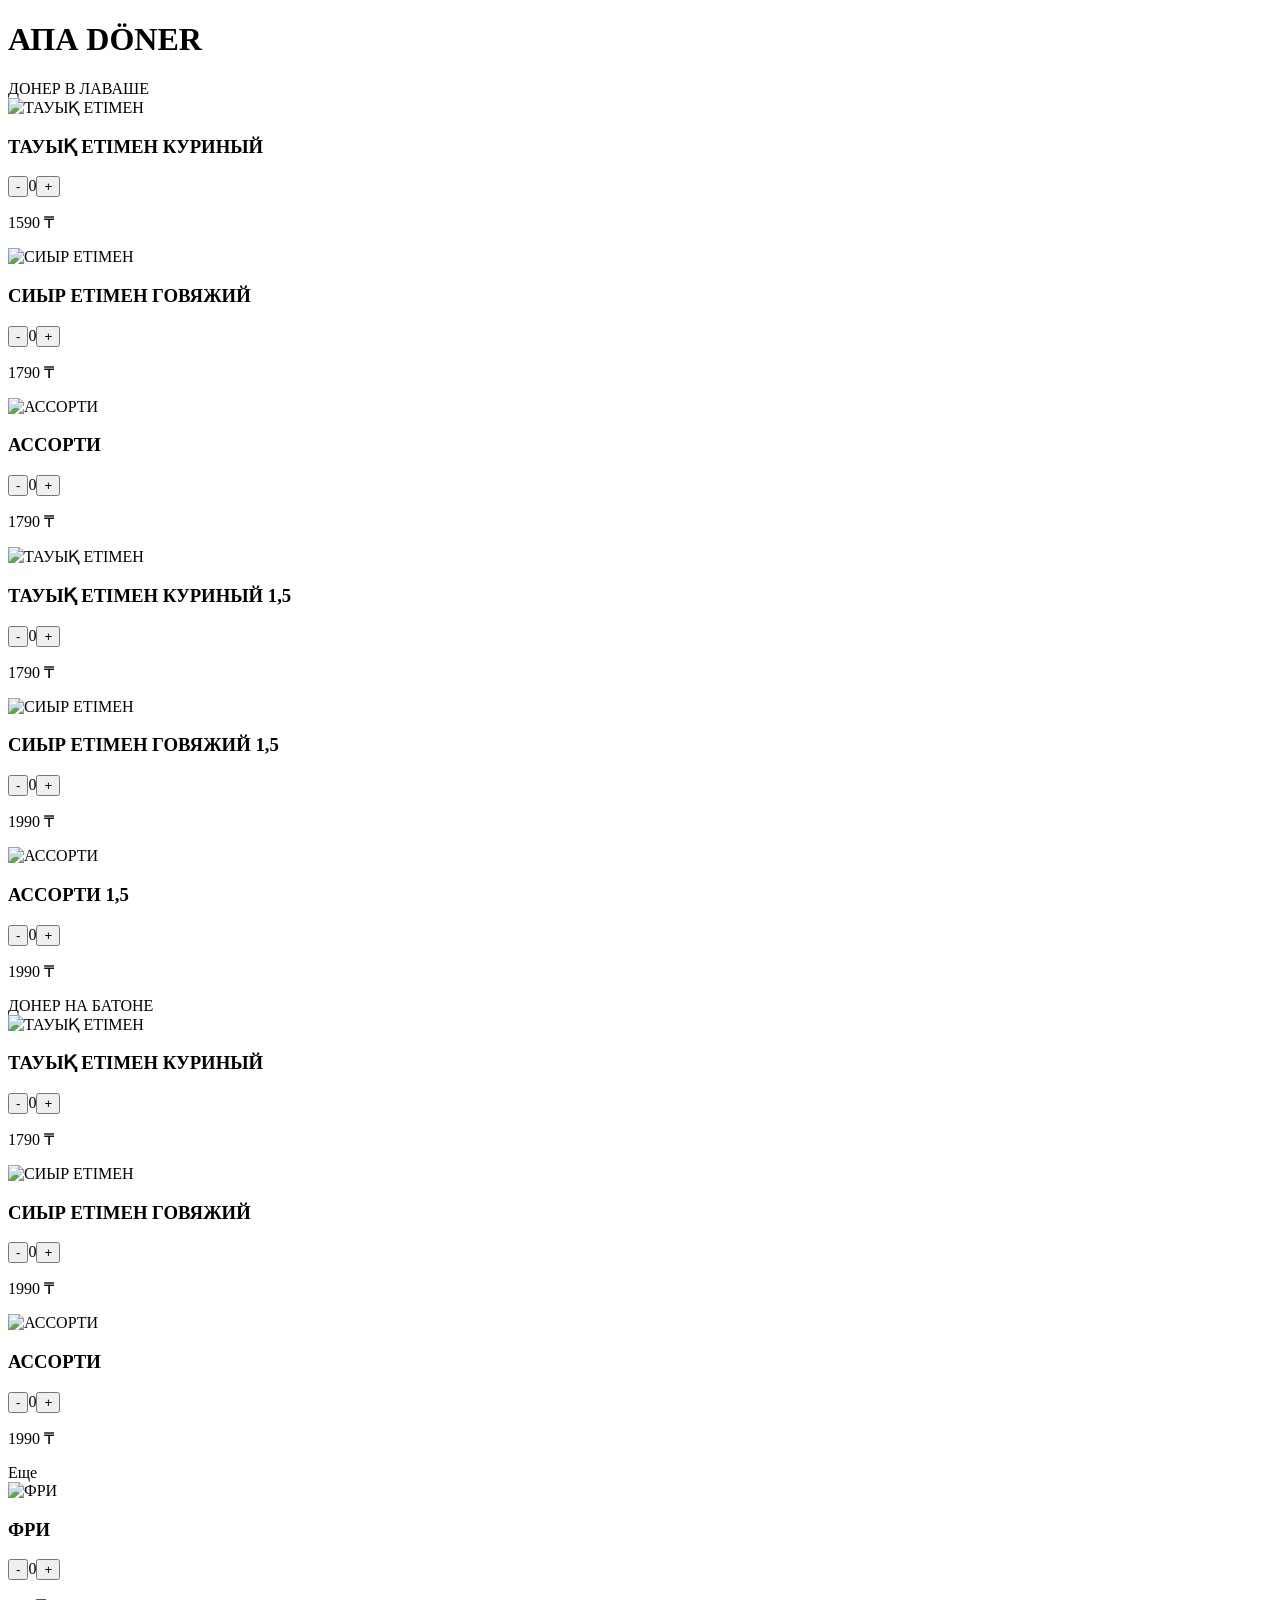
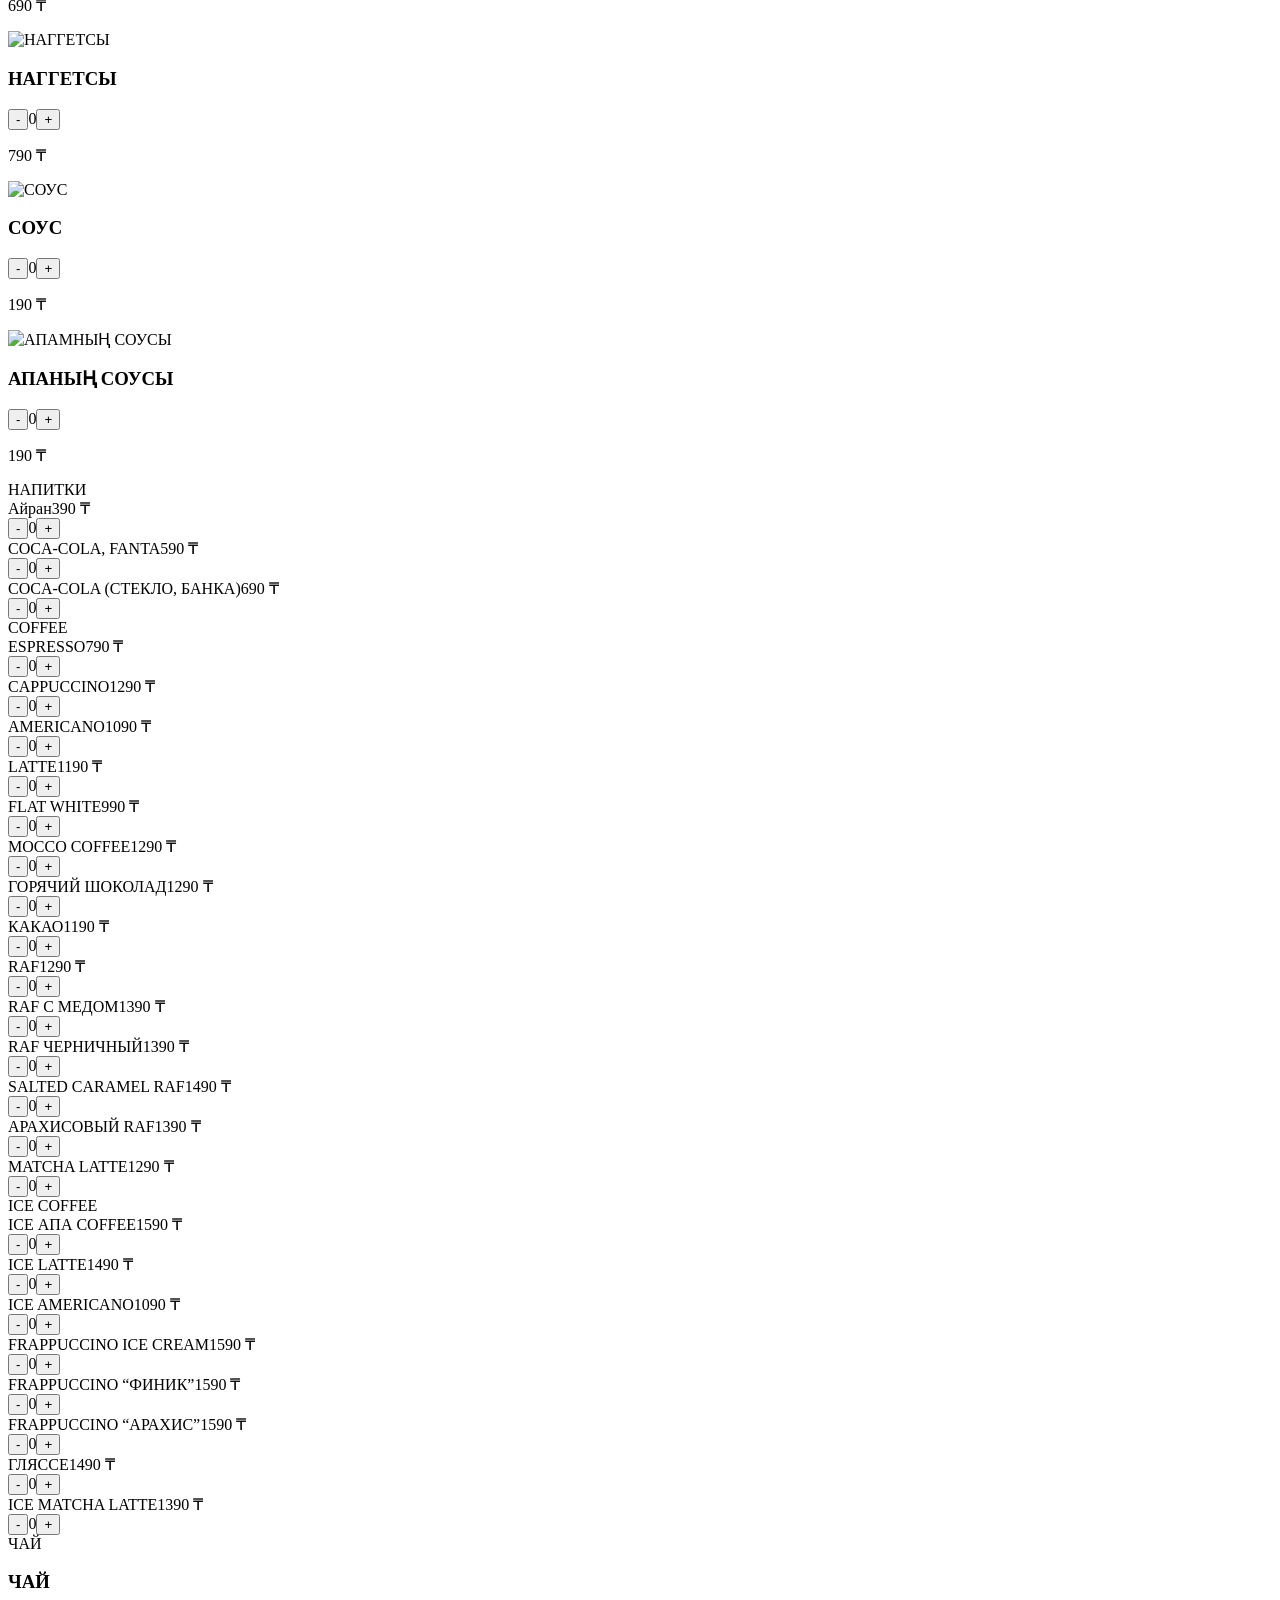
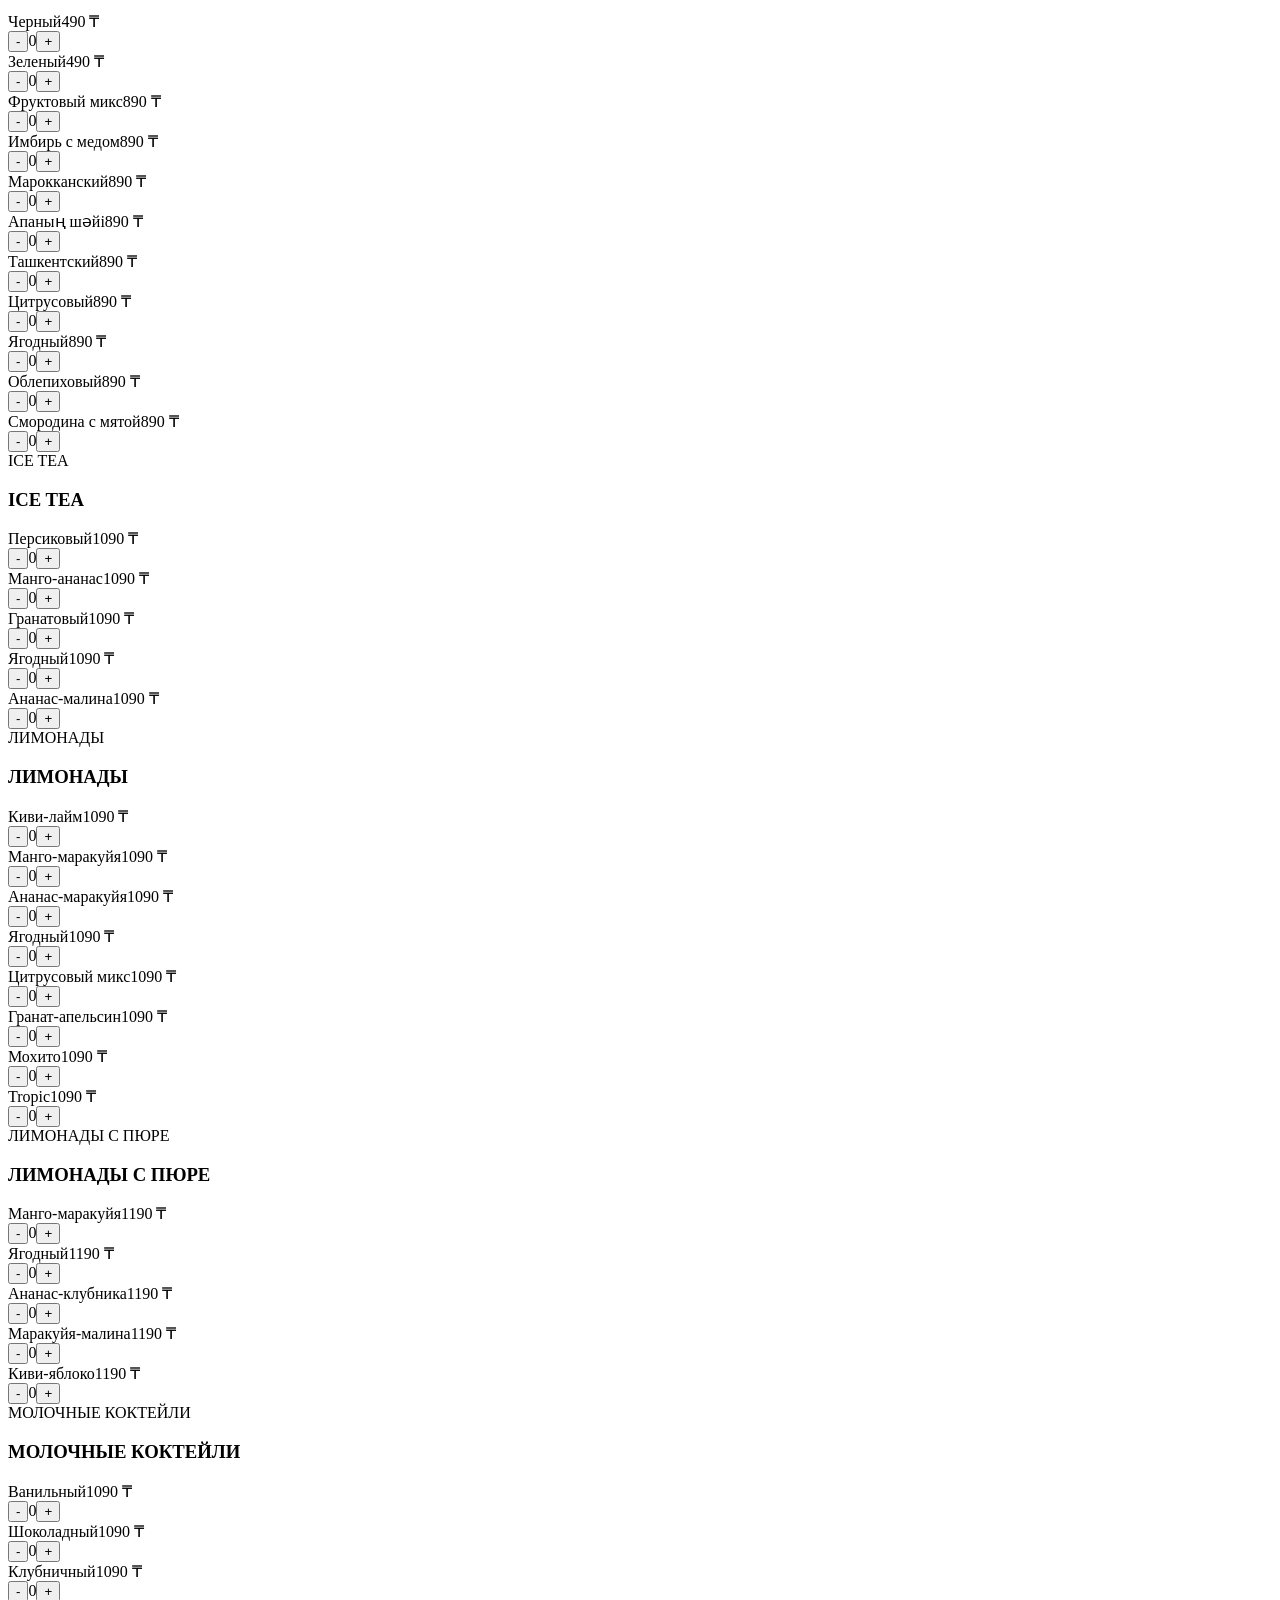
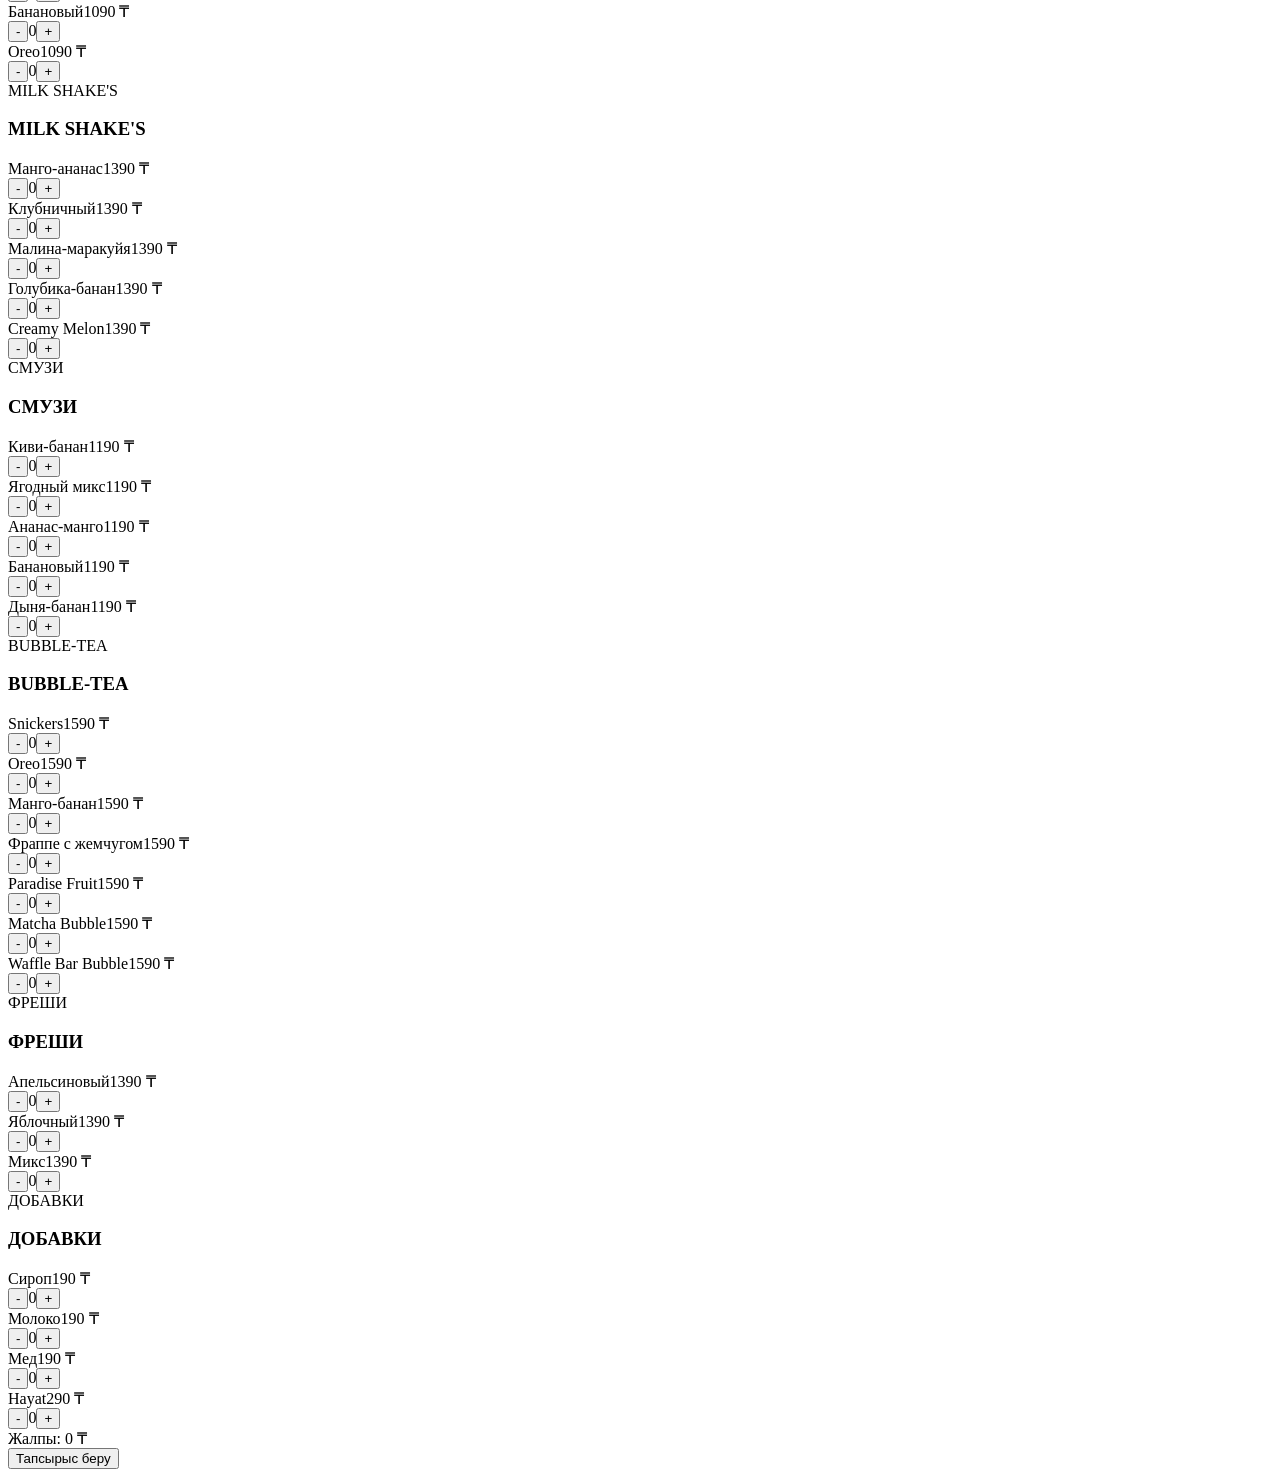
==== menu.html @ 03ae837d "Update menu.html" ====
<!DOCTYPE html>
<html lang="kk">
<head>
    <meta charset="UTF-8">
    <meta name="viewport" content="width=device-width, initial-scale=1.0">
    <title>АПА DÖNER мәзірі</title>
    <link href="https://fonts.googleapis.com/css2?family=Montserrat:wght@400;600&family=Roboto+Slab:wght@400;700&display=swap" rel="stylesheet">
    <link rel="stylesheet" href="style.css">
</head>
<body>
    <h1>АПА DÖNER</h1>

    <!-- ДОНЕР В ЛАВАШЕ -->
    <div class="section-title-wrapper"><div class="section-title">ДОНЕР В ЛАВАШЕ</div></div>
    <div class="menu">
        <div class="card" data-price="1590">
            <div class="dot-box"><img src="images/doner_lavash_kuriny.jpg" alt="ТАУЫҚ ЕТІМЕН"></div>
            <div class="card-content">
                <h3>ТАУЫҚ ЕТІМЕН КУРИНЫЙ</h3>
                <div class="quantity-controls"><button class="decrease">-</button><span class="qty">0</span><button class="increase">+</button></div>
                <p>1590 ₸</p>
            </div>
        </div>
        <div class="card" data-price="1790">
            <div class="dot-box"><img src="images/doner_lavash_govyazhyi.jpg" alt="СИЫР ЕТІМЕН"></div>
            <div class="card-content">
                <h3>СИЫР ЕТІМЕН ГОВЯЖИЙ</h3>
                <div class="quantity-controls"><button class="decrease">-</button><span class="qty">0</span><button class="increase">+</button></div>
                <p>1790 ₸</p>
            </div>
        </div>
        <div class="card" data-price="1790">
            <div class="dot-box"><img src="images/doner_lavash_assorti.jpg" alt="АССОРТИ"></div>
            <div class="card-content">
                <h3>АССОРТИ</h3>
                <div class="quantity-controls"><button class="decrease">-</button><span class="qty">0</span><button class="increase">+</button></div>
                <p>1790 ₸</p>
            </div>
        </div>
        <!-- Добавляем версии 1,5 -->
        <div class="card" data-price="1790">
            <div class="dot-box"><img src="images/doner_lavash_kuriny_poltora.jpg" alt="ТАУЫҚ ЕТІМЕН"></div>
            <div class="card-content">
                <h3>ТАУЫҚ ЕТІМЕН КУРИНЫЙ 1,5</h3>
                <div class="quantity-controls"><button class="decrease">-</button><span class="qty">0</span><button class="increase">+</button></div>
                <p>1790 ₸</p>
            </div>
        </div>
        <div class="card" data-price="1990">
            <div class="dot-box"><img src="images/doner_lavash_govyazhyi_poltora.jpg" alt="СИЫР ЕТІМЕН"></div>
            <div class="card-content">
                <h3>СИЫР ЕТІМЕН ГОВЯЖИЙ 1,5</h3>
                <div class="quantity-controls"><button class="decrease">-</button><span class="qty">0</span><button class="increase">+</button></div>
                <p>1990 ₸</p>
            </div>
        </div>
        <div class="card" data-price="1990">
            <div class="dot-box"><img src="images/doner_lavash_assorti_poltora.jpg" alt="АССОРТИ"></div>
            <div class="card-content">
                <h3>АССОРТИ 1,5</h3>
                <div class="quantity-controls"><button class="decrease">-</button><span class="qty">0</span><button class="increase">+</button></div>
                <p>1990 ₸</p>
            </div>
        </div>
    </div>

    <!-- ДОНЕР НА БАТОНЕ -->
    <div class="section-title-wrapper"><div class="section-title">ДОНЕР НА БАТОНЕ</div></div>
    <div class="menu">
        <div class="card" data-price="1790">
            <div class="dot-box"><img src="images/doner_baton_kuriny.jpg" alt="ТАУЫҚ ЕТІМЕН"></div>
            <div class="card-content">
                <h3>ТАУЫҚ ЕТІМЕН КУРИНЫЙ</h3>
                <div class="quantity-controls"><button class="decrease">-</button><span class="qty">0</span><button class="increase">+</button></div>
                <p>1790 ₸</p>
            </div>
        </div>
        <div class="card" data-price="1990">
            <div class="dot-box"><img src="images/doner_baton_govyazhyi.jpg" alt="СИЫР ЕТІМЕН"></div>
            <div class="card-content">
                <h3>СИЫР ЕТІМЕН ГОВЯЖИЙ</h3>
                <div class="quantity-controls"><button class="decrease">-</button><span class="qty">0</span><button class="increase">+</button></div>
                <p>1990 ₸</p>
            </div>
        </div>
        <div class="card" data-price="1990">
            <div class="dot-box"><img src="images/doner_baton_assorti.jpg" alt="АССОРТИ"></div>
            <div class="card-content">
                <h3>АССОРТИ</h3>
                <div class="quantity-controls"><button class="decrease">-</button><span class="qty">0</span><button class="increase">+</button></div>
                <p>1990 ₸</p>
            </div>
        </div>
    </div>

    <!-- Тағыда -->
    <div class="section-title-wrapper"><div class="section-title">Еще</div></div>
    <div class="menu">
        <div class="card" data-price="690">
            <div class="dot-box"><img src="images/doner_baton_fri.jpg" alt="ФРИ"></div>
            <div class="card-content">
                <h3>ФРИ</h3>
                <div class="quantity-controls"><button class="decrease">-</button><span class="qty">0</span><button class="increase">+</button></div>
                <p>690 ₸</p>
            </div>
        </div>
        <div class="card" data-price="790">
            <div class="dot-box"><img src="images/doner_baton_naggetsy.jpg" alt="НАГГЕТСЫ"></div>
            <div class="card-content">
                <h3>НАГГЕТСЫ</h3>
                <div class="quantity-controls"><button class="decrease">-</button><span class="qty">0</span><button class="increase">+</button></div>
                <p>790 ₸</p>
            </div>
        </div>
        <div class="card" data-price="190">
            <div class="dot-box"><img src="images/doner_baton_sous.jpg" alt="СОУС"></div>
            <div class="card-content">
                <h3>СОУС</h3>
                <div class="quantity-controls"><button class="decrease">-</button><span class="qty">0</span><button class="increase">+</button></div>
                <p>190 ₸</p>
            </div>
        </div>
        <div class="card" data-price="190">
            <div class="dot-box"><img src="images/doner_baton_apamnyn.jpg" alt="АПАМНЫҢ СОУСЫ"></div>
            <div class="card-content">
                <h3>АПАНЫҢ СОУСЫ</h3>
                <div class="quantity-controls"><button class="decrease">-</button><span class="qty">0</span><button class="increase">+</button></div>
                <p>190 ₸</p>
            </div>
        </div>
    </div>

    <!-- НАПИТКИ -->
    <div class="section-title-wrapper"><div class="section-title">НАПИТКИ</div></div>
    <div class="menu">
        <div class="card">
            <div class="card-content">
                <div class="item" data-price="390"><span>Айран</span><span>390 ₸</span><div class="quantity-controls"><button class="decrease">-</button><span class="qty">0</span><button class="increase">+</button></div></div>
                <div class="item" data-price="590"><span>COCA-COLA, FANTA</span><span>590 ₸</span><div class="quantity-controls"><button class="decrease">-</button><span class="qty">0</span><button class="increase">+</button></div></div>
                <div class="item" data-price="690"><span>COCA-COLA (СТЕКЛО, БАНКА)</span><span>690 ₸</span><div class="quantity-controls"><button class="decrease">-</button><span class="qty">0</span><button class="increase">+</button></div></div>
            </div>
        </div>
    </div>

    <!-- COFFEE -->
    <div class="section-title-wrapper"><div class="section-title">COFFEE</div></div>
    <div class="menu">
        <div class="card">
            <div class="card-content">
                <div class="item" data-price="790"><span>ESPRESSO</span><span>790 ₸</span><div class="quantity-controls"><button class="decrease">-</button><span class="qty">0</span><button class="increase">+</button></div></div>
                <div class="item" data-price="1290"><span>CAPPUCCINO</span><span>1290 ₸</span><div class="quantity-controls"><button class="decrease">-</button><span class="qty">0</span><button class="increase">+</button></div></div>
                <div class="item" data-price="1090"><span>AMERICANO</span><span>1090 ₸</span><div class="quantity-controls"><button class="decrease">-</button><span class="qty">0</span><button class="increase">+</button></div></div>
                <div class="item" data-price="1190"><span>LATTE</span><span>1190 ₸</span><div class="quantity-controls"><button class="decrease">-</button><span class="qty">0</span><button class="increase">+</button></div></div>
                <div class="item" data-price="990"><span>FLAT WHITE</span><span>990 ₸</span><div class="quantity-controls"><button class="decrease">-</button><span class="qty">0</span><button class="increase">+</button></div></div>
                <div class="item" data-price="1290"><span>MOCCO COFFEE</span><span>1290 ₸</span><div class="quantity-controls"><button class="decrease">-</button><span class="qty">0</span><button class="increase">+</button></div></div>
                <div class="item" data-price="1290"><span>ГОРЯЧИЙ ШОКОЛАД</span><span>1290 ₸</span><div class="quantity-controls"><button class="decrease">-</button><span class="qty">0</span><button class="increase">+</button></div></div>
                <div class="item" data-price="1190"><span>КАКАО</span><span>1190 ₸</span><div class="quantity-controls"><button class="decrease">-</button><span class="qty">0</span><button class="increase">+</button></div></div>
                <div class="item" data-price="1290"><span>RAF</span><span>1290 ₸</span><div class="quantity-controls"><button class="decrease">-</button><span class="qty">0</span><button class="increase">+</button></div></div>
                <div class="item" data-price="1390"><span>RAF С МЕДОМ</span><span>1390 ₸</span><div class="quantity-controls"><button class="decrease">-</button><span class="qty">0</span><button class="increase">+</button></div></div>
                <div class="item" data-price="1390"><span>RAF ЧЕРНИЧНЫЙ</span><span>1390 ₸</span><div class="quantity-controls"><button class="decrease">-</button><span class="qty">0</span><button class="increase">+</button></div></div>
                <div class="item" data-price="1490"><span>SALTED CARAMEL RAF</span><span>1490 ₸</span><div class="quantity-controls"><button class="decrease">-</button><span class="qty">0</span><button class="increase">+</button></div></div>
                <div class="item" data-price="1390"><span>АРАХИСОВЫЙ RAF</span><span>1390 ₸</span><div class="quantity-controls"><button class="decrease">-</button><span class="qty">0</span><button class="increase">+</button></div></div>
                <div class="item" data-price="1290"><span>MATCHA LATTE</span><span>1290 ₸</span><div class="quantity-controls"><button class="decrease">-</button><span class="qty">0</span><button class="increase">+</button></div></div>
            </div>
        </div>
    </div>

    <!-- ICE COFFEE -->
    <div class="section-title-wrapper"><div class="section-title">ICE COFFEE</div></div>
    <div class="menu">
        <div class="card">
            <div class="card-content">
                <div class="item" data-price="1590"><span>ICE АПА COFFEE</span><span>1590 ₸</span><div class="quantity-controls"><button class="decrease">-</button><span class="qty">0</span><button class="increase">+</button></div></div>
                <div class="item" data-price="1490"><span>ICE LATTE</span><span>1490 ₸</span><div class="quantity-controls"><button class="decrease">-</button><span class="qty">0</span><button class="increase">+</button></div></div>
                <div class="item" data-price="1090"><span>ICE AMERICANO</span><span>1090 ₸</span><div class="quantity-controls"><button class="decrease">-</button><span class="qty">0</span><button class="increase">+</button></div></div>
                <div class="item" data-price="1590"><span>FRAPPUCCINO ICE CREAM</span><span>1590 ₸</span><div class="quantity-controls"><button class="decrease">-</button><span class="qty">0</span><button class="increase">+</button></div></div>
                <div class="item" data-price="1590"><span>FRAPPUCCINO “ФИНИК”</span><span>1590 ₸</span><div class="quantity-controls"><button class="decrease">-</button><span class="qty">0</span><button class="increase">+</button></div></div>
                <div class="item" data-price="1590"><span>FRAPPUCCINO “АРАХИС”</span><span>1590 ₸</span><div class="quantity-controls"><button class="decrease">-</button><span class="qty">0</span><button class="increase">+</button></div></div>
                <div class="item" data-price="1490"><span>ГЛЯССЕ</span><span>1490 ₸</span><div class="quantity-controls"><button class="decrease">-</button><span class="qty">0</span><button class="increase">+</button></div></div>
                <div class="item" data-price="1390"><span>ICE MATCHA LATTE</span><span>1390 ₸</span><div class="quantity-controls"><button class="decrease">-</button><span class="qty">0</span><button class="increase">+</button></div></div>
            </div>
        </div>
    </div>
    <!-- ЧАЙ -->
    <div class="section-title-wrapper"><div class="section-title">ЧАЙ</div></div>
    <div class="menu">
        <div class="card">
            <div class="card-content">
                <h3>ЧАЙ</h3>
                <div class="item" data-price="490"><span>Черный</span><span>490 ₸</span><div class="quantity-controls"><button class="decrease">-</button><span class="qty">0</span><button class="increase">+</button></div></div>
                <div class="item" data-price="490"><span>Зеленый</span><span>490 ₸</span><div class="quantity-controls"><button class="decrease">-</button><span class="qty">0</span><button class="increase">+</button></div></div>
                <div class="item" data-price="890"><span>Фруктовый микс</span><span>890 ₸</span><div class="quantity-controls"><button class="decrease">-</button><span class="qty">0</span><button class="increase">+</button></div></div>
                <div class="item" data-price="890"><span>Имбирь с медом</span><span>890 ₸</span><div class="quantity-controls"><button class="decrease">-</button><span class="qty">0</span><button class="increase">+</button></div></div>
                <div class="item" data-price="890"><span>Марокканский</span><span>890 ₸</span><div class="quantity-controls"><button class="decrease">-</button><span class="qty">0</span><button class="increase">+</button></div></div>
                <div class="item" data-price="890"><span>Апаның шәйі</span><span>890 ₸</span><div class="quantity-controls"><button class="decrease">-</button><span class="qty">0</span><button class="increase">+</button></div></div>
                <div class="item" data-price="890"><span>Ташкентский</span><span>890 ₸</span><div class="quantity-controls"><button class="decrease">-</button><span class="qty">0</span><button class="increase">+</button></div></div>
                <div class="item" data-price="890"><span>Цитрусовый</span><span>890 ₸</span><div class="quantity-controls"><button class="decrease">-</button><span class="qty">0</span><button class="increase">+</button></div></div>
                <div class="item" data-price="890"><span>Ягодный</span><span>890 ₸</span><div class="quantity-controls"><button class="decrease">-</button><span class="qty">0</span><button class="increase">+</button></div></div>
                <div class="item" data-price="890"><span>Облепиховый</span><span>890 ₸</span><div class="quantity-controls"><button class="decrease">-</button><span class="qty">0</span><button class="increase">+</button></div></div>
                <div class="item" data-price="890"><span>Смородина с мятой</span><span>890 ₸</span><div class="quantity-controls"><button class="decrease">-</button><span class="qty">0</span><button class="increase">+</button></div></div>
            </div>
        </div>
    </div>

    <!-- ICE TEA (Холодный чай) -->
    <div class="section-title-wrapper"><div class="section-title">ICE TEA</div></div>
    <div class="menu">
        <div class="card">
            <div class="card-content">
                <h3>ICE TEA</h3>
                <div class="item" data-price="1090"><span>Персиковый</span><span>1090 ₸</span><div class="quantity-controls"><button class="decrease">-</button><span class="qty">0</span><button class="increase">+</button></div></div>
                <div class="item" data-price="1090"><span>Манго-ананас</span><span>1090 ₸</span><div class="quantity-controls"><button class="decrease">-</button><span class="qty">0</span><button class="increase">+</button></div></div>
                <div class="item" data-price="1090"><span>Гранатовый</span><span>1090 ₸</span><div class="quantity-controls"><button class="decrease">-</button><span class="qty">0</span><button class="increase">+</button></div></div>
                <div class="item" data-price="1090"><span>Ягодный</span><span>1090 ₸</span><div class="quantity-controls"><button class="decrease">-</button><span class="qty">0</span><button class="increase">+</button></div></div>
                <div class="item" data-price="1090"><span>Ананас-малина</span><span>1090 ₸</span><div class="quantity-controls"><button class="decrease">-</button><span class="qty">0</span><button class="increase">+</button></div></div>
            </div>
        </div>
    </div>

    <!-- ЛИМОНАДЫ -->
    <div class="section-title-wrapper"><div class="section-title">ЛИМОНАДЫ</div></div>
    <div class="menu">
        <div class="card">
            <div class="card-content">
                <h3>ЛИМОНАДЫ</h3>
                <div class="item" data-price="1090"><span>Киви-лайм</span><span>1090 ₸</span><div class="quantity-controls"><button class="decrease">-</button><span class="qty">0</span><button class="increase">+</button></div></div>
                <div class="item" data-price="1090"><span>Манго-маракуйя</span><span>1090 ₸</span><div class="quantity-controls"><button class="decrease">-</button><span class="qty">0</span><button class="increase">+</button></div></div>
                <div class="item" data-price="1090"><span>Ананас-маракуйя</span><span>1090 ₸</span><div class="quantity-controls"><button class="decrease">-</button><span class="qty">0</span><button class="increase">+</button></div></div>
                <div class="item" data-price="1090"><span>Ягодный</span><span>1090 ₸</span><div class="quantity-controls"><button class="decrease">-</button><span class="qty">0</span><button class="increase">+</button></div></div>
                <div class="item" data-price="1090"><span>Цитрусовый микс</span><span>1090 ₸</span><div class="quantity-controls"><button class="decrease">-</button><span class="qty">0</span><button class="increase">+</button></div></div>
                <div class="item" data-price="1090"><span>Гранат-апельсин</span><span>1090 ₸</span><div class="quantity-controls"><button class="decrease">-</button><span class="qty">0</span><button class="increase">+</button></div></div>
                <div class="item" data-price="1090"><span>Мохито</span><span>1090 ₸</span><div class="quantity-controls"><button class="decrease">-</button><span class="qty">0</span><button class="increase">+</button></div></div>
                <div class="item" data-price="1090"><span>Tropic</span><span>1090 ₸</span><div class="quantity-controls"><button class="decrease">-</button><span class="qty">0</span><button class="increase">+</button></div></div>
            </div>
        </div>
    </div>

    <!-- ЛИМОНАДЫ С ПЮРЕ -->
    <div class="section-title-wrapper"><div class="section-title">ЛИМОНАДЫ С ПЮРЕ</div></div>
    <div class="menu">
        <div class="card">
            <div class="card-content">
                <h3>ЛИМОНАДЫ С ПЮРЕ</h3>
                <div class="item" data-price="1190"><span>Манго-маракуйя</span><span>1190 ₸</span><div class="quantity-controls"><button class="decrease">-</button><span class="qty">0</span><button class="increase">+</button></div></div>
                <div class="item" data-price="1190"><span>Ягодный</span><span>1190 ₸</span><div class="quantity-controls"><button class="decrease">-</button><span class="qty">0</span><button class="increase">+</button></div></div>
                <div class="item" data-price="1190"><span>Ананас-клубника</span><span>1190 ₸</span><div class="quantity-controls"><button class="decrease">-</button><span class="qty">0</span><button class="increase">+</button></div></div>
                <div class="item" data-price="1190"><span>Маракуйя-малина</span><span>1190 ₸</span><div class="quantity-controls"><button class="decrease">-</button><span class="qty">0</span><button class="increase">+</button></div></div>
                <div class="item" data-price="1190"><span>Киви-яблоко</span><span>1190 ₸</span><div class="quantity-controls"><button class="decrease">-</button><span class="qty">0</span><button class="increase">+</button></div></div>
            </div>
        </div>
    </div>
    <!-- МОЛОЧНЫЕ КОКТЕЙЛИ -->
    <div class="section-title-wrapper"><div class="section-title">МОЛОЧНЫЕ КОКТЕЙЛИ</div></div>
    <div class="menu">
        <div class="card">
            <div class="card-content">
                <h3>МОЛОЧНЫЕ КОКТЕЙЛИ</h3>
                <div class="item" data-price="1090"><span>Ванильный</span><span>1090 ₸</span><div class="quantity-controls"><button class="decrease">-</button><span class="qty">0</span><button class="increase">+</button></div></div>
                <div class="item" data-price="1090"><span>Шоколадный</span><span>1090 ₸</span><div class="quantity-controls"><button class="decrease">-</button><span class="qty">0</span><button class="increase">+</button></div></div>
                <div class="item" data-price="1090"><span>Клубничный</span><span>1090 ₸</span><div class="quantity-controls"><button class="decrease">-</button><span class="qty">0</span><button class="increase">+</button></div></div>
                <div class="item" data-price="1090"><span>Банановый</span><span>1090 ₸</span><div class="quantity-controls"><button class="decrease">-</button><span class="qty">0</span><button class="increase">+</button></div></div>
                <div class="item" data-price="1090"><span>Oreo</span><span>1090 ₸</span><div class="quantity-controls"><button class="decrease">-</button><span class="qty">0</span><button class="increase">+</button></div></div>
            </div>
        </div>
    </div>

    <!-- MILK SHAKE'S -->
    <div class="section-title-wrapper"><div class="section-title">MILK SHAKE'S</div></div>
    <div class="menu">
        <div class="card">
            <div class="card-content">
                <h3>MILK SHAKE'S</h3>
                <div class="item" data-price="1390"><span>Манго-ананас</span><span>1390 ₸</span><div class="quantity-controls"><button class="decrease">-</button><span class="qty">0</span><button class="increase">+</button></div></div>
                <div class="item" data-price="1390"><span>Клубничный</span><span>1390 ₸</span><div class="quantity-controls"><button class="decrease">-</button><span class="qty">0</span><button class="increase">+</button></div></div>
                <div class="item" data-price="1390"><span>Малина-маракуйя</span><span>1390 ₸</span><div class="quantity-controls"><button class="decrease">-</button><span class="qty">0</span><button class="increase">+</button></div></div>
                <div class="item" data-price="1390"><span>Голубика-банан</span><span>1390 ₸</span><div class="quantity-controls"><button class="decrease">-</button><span class="qty">0</span><button class="increase">+</button></div></div>
                <div class="item" data-price="1390"><span>Creamy Melon</span><span>1390 ₸</span><div class="quantity-controls"><button class="decrease">-</button><span class="qty">0</span><button class="increase">+</button></div></div>
            </div>
        </div>
    </div>

    <!-- СМУЗИ -->
    <div class="section-title-wrapper"><div class="section-title">СМУЗИ</div></div>
    <div class="menu">
        <div class="card">
            <div class="card-content">
                <h3>СМУЗИ</h3>
                <div class="item" data-price="1190"><span>Киви-банан</span><span>1190 ₸</span><div class="quantity-controls"><button class="decrease">-</button><span class="qty">0</span><button class="increase">+</button></div></div>
                <div class="item" data-price="1190"><span>Ягодный микс</span><span>1190 ₸</span><div class="quantity-controls"><button class="decrease">-</button><span class="qty">0</span><button class="increase">+</button></div></div>
                <div class="item" data-price="1190"><span>Ананас-манго</span><span>1190 ₸</span><div class="quantity-controls"><button class="decrease">-</button><span class="qty">0</span><button class="increase">+</button></div></div>
                <div class="item" data-price="1190"><span>Банановый</span><span>1190 ₸</span><div class="quantity-controls"><button class="decrease">-</button><span class="qty">0</span><button class="increase">+</button></div></div>
                <div class="item" data-price="1190"><span>Дыня-банан</span><span>1190 ₸</span><div class="quantity-controls"><button class="decrease">-</button><span class="qty">0</span><button class="increase">+</button></div></div>
            </div>
        </div>
    </div>

    <!-- BUBBLE-TEA -->
    <div class="section-title-wrapper"><div class="section-title">BUBBLE-TEA</div></div>
    <div class="menu">
        <div class="card">
            <div class="card-content">
                <h3>BUBBLE-TEA</h3>
                <div class="item" data-price="1590"><span>Snickers</span><span>1590 ₸</span><div class="quantity-controls"><button class="decrease">-</button><span class="qty">0</span><button class="increase">+</button></div></div>
                <div class="item" data-price="1590"><span>Oreo</span><span>1590 ₸</span><div class="quantity-controls"><button class="decrease">-</button><span class="qty">0</span><button class="increase">+</button></div></div>
                <div class="item" data-price="1590"><span>Манго-банан</span><span>1590 ₸</span><div class="quantity-controls"><button class="decrease">-</button><span class="qty">0</span><button class="increase">+</button></div></div>
                <div class="item" data-price="1590"><span>Фраппе с жемчугом</span><span>1590 ₸</span><div class="quantity-controls"><button class="decrease">-</button><span class="qty">0</span><button class="increase">+</button></div></div>
                <div class="item" data-price="1590"><span>Paradise Fruit</span><span>1590 ₸</span><div class="quantity-controls"><button class="decrease">-</button><span class="qty">0</span><button class="increase">+</button></div></div>
                <div class="item" data-price="1590"><span>Matcha Bubble</span><span>1590 ₸</span><div class="quantity-controls"><button class="decrease">-</button><span class="qty">0</span><button class="increase">+</button></div></div>
                <div class="item" data-price="1590"><span>Waffle Bar Bubble</span><span>1590 ₸</span><div class="quantity-controls"><button class="decrease">-</button><span class="qty">0</span><button class="increase">+</button></div></div>
            </div>
        </div>
    </div>

    <!-- ФРЕШИ -->
    <div class="section-title-wrapper"><div class="section-title">ФРЕШИ</div></div>
    <div class="menu">
        <div class="card">
            <div class="card-content">
                <h3>ФРЕШИ</h3>
                <div class="item" data-price="1390"><span>Апельсиновый</span><span>1390 ₸</span><div class="quantity-controls"><button class="decrease">-</button><span class="qty">0</span><button class="increase">+</button></div></div>
                <div class="item" data-price="1390"><span>Яблочный</span><span>1390 ₸</span><div class="quantity-controls"><button class="decrease">-</button><span class="qty">0</span><button class="increase">+</button></div></div>
                <div class="item" data-price="1390"><span>Микс</span><span>1390 ₸</span><div class="quantity-controls"><button class="decrease">-</button><span class="qty">0</span><button class="increase">+</button></div></div>
            </div>
        </div>
    </div>

    <!-- ДОБАВКИ -->
    <div class="section-title-wrapper"><div class="section-title">ДОБАВКИ</div></div>
    <div class="menu">
        <div class="card">
            <div class="card-content">
                <h3>ДОБАВКИ</h3>
                <div class="item" data-price="190"><span>Сироп</span><span>190 ₸</span><div class="quantity-controls"><button class="decrease">-</button><span class="qty">0</span><button class="increase">+</button></div></div>
                <div class="item" data-price="190"><span>Молоко</span><span>190 ₸</span><div class="quantity-controls"><button class="decrease">-</button><span class="qty">0</span><button class="increase">+</button></div></div>
                <div class="item" data-price="190"><span>Мед</span><span>190 ₸</span><div class="quantity-controls"><button class="decrease">-</button><span class="qty">0</span><button class="increase">+</button></div></div>
                <div class="item" data-price="290"><span>Hayat</span><span>290 ₸</span><div class="quantity-controls"><button class="decrease">-</button><span class="qty">0</span><button class="increase">+</button></div></div>
            </div>
        </div>
    </div>

    <div class="total-sum">Жалпы: 0 ₸</div>
    <button id="orderAllBtn" class="order-all">Тапсырыс беру</button>
    <script src="script.js"></script>
</body>
</html>
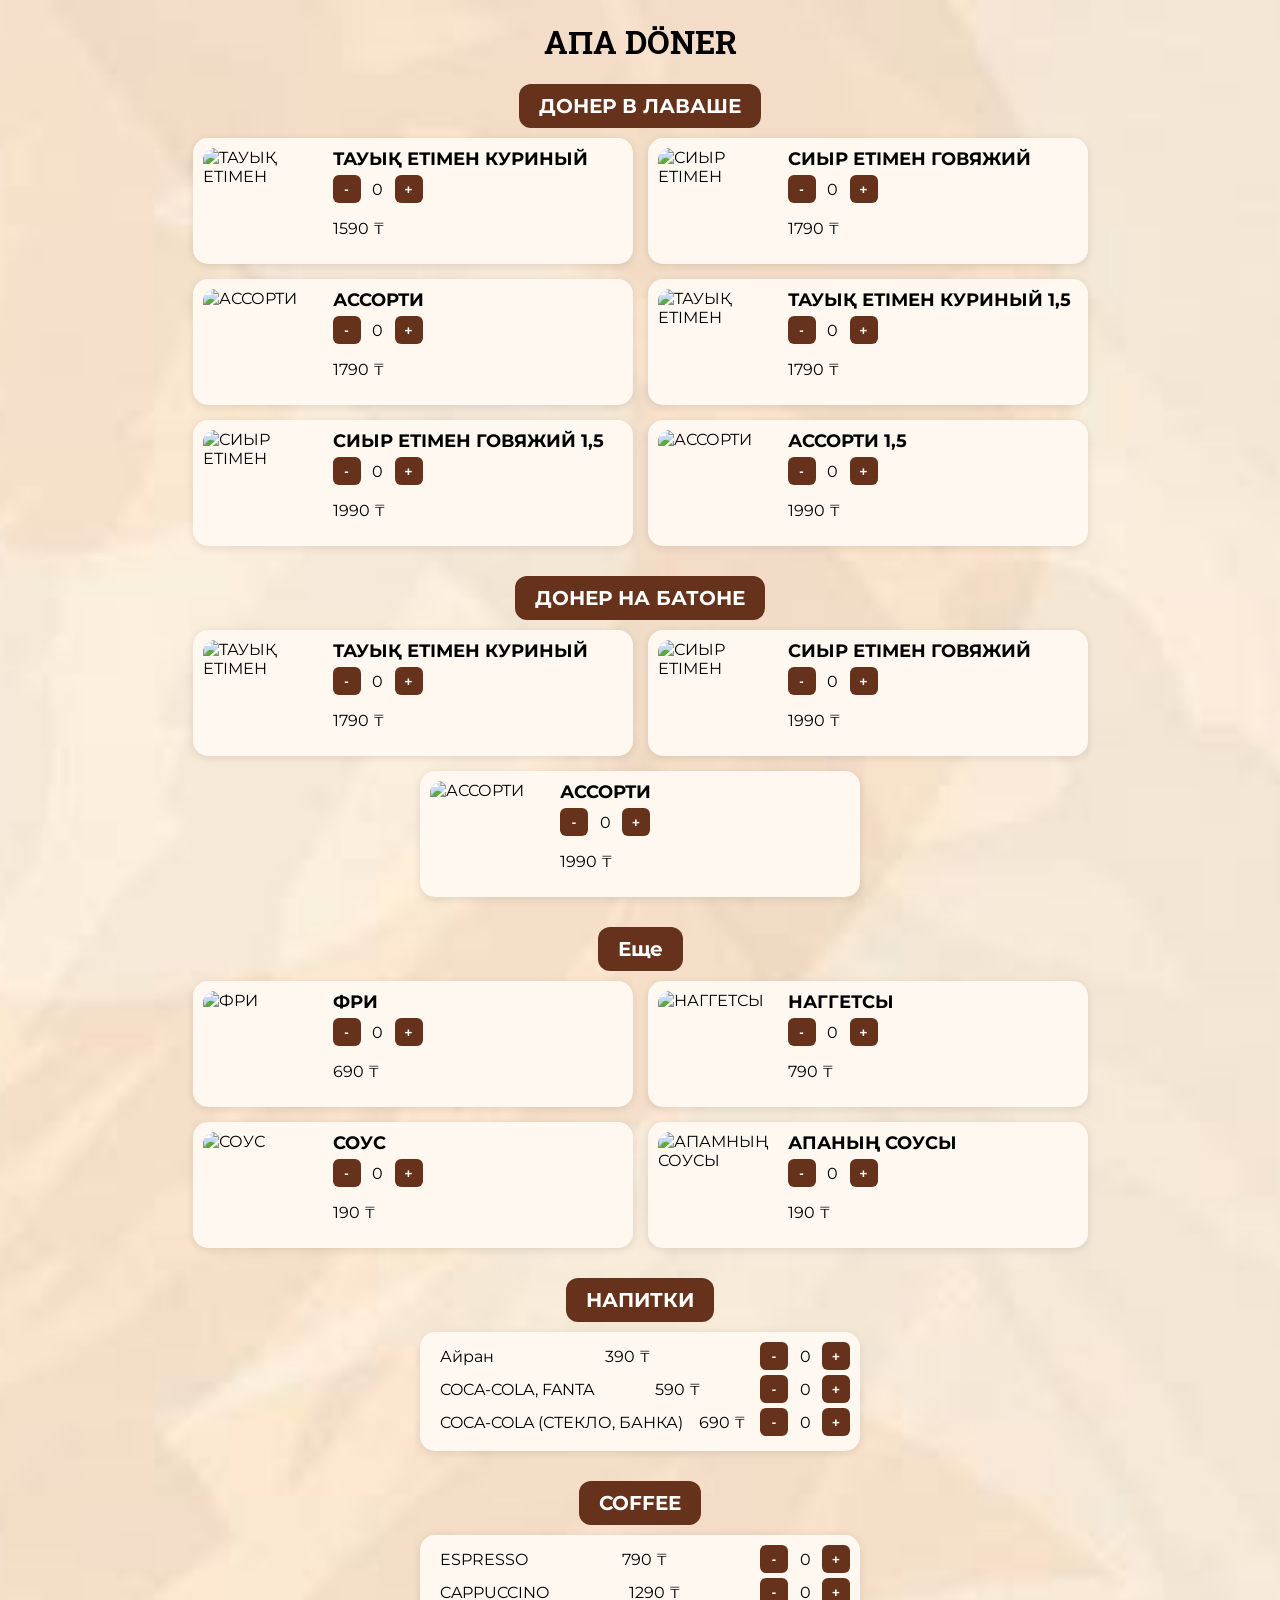
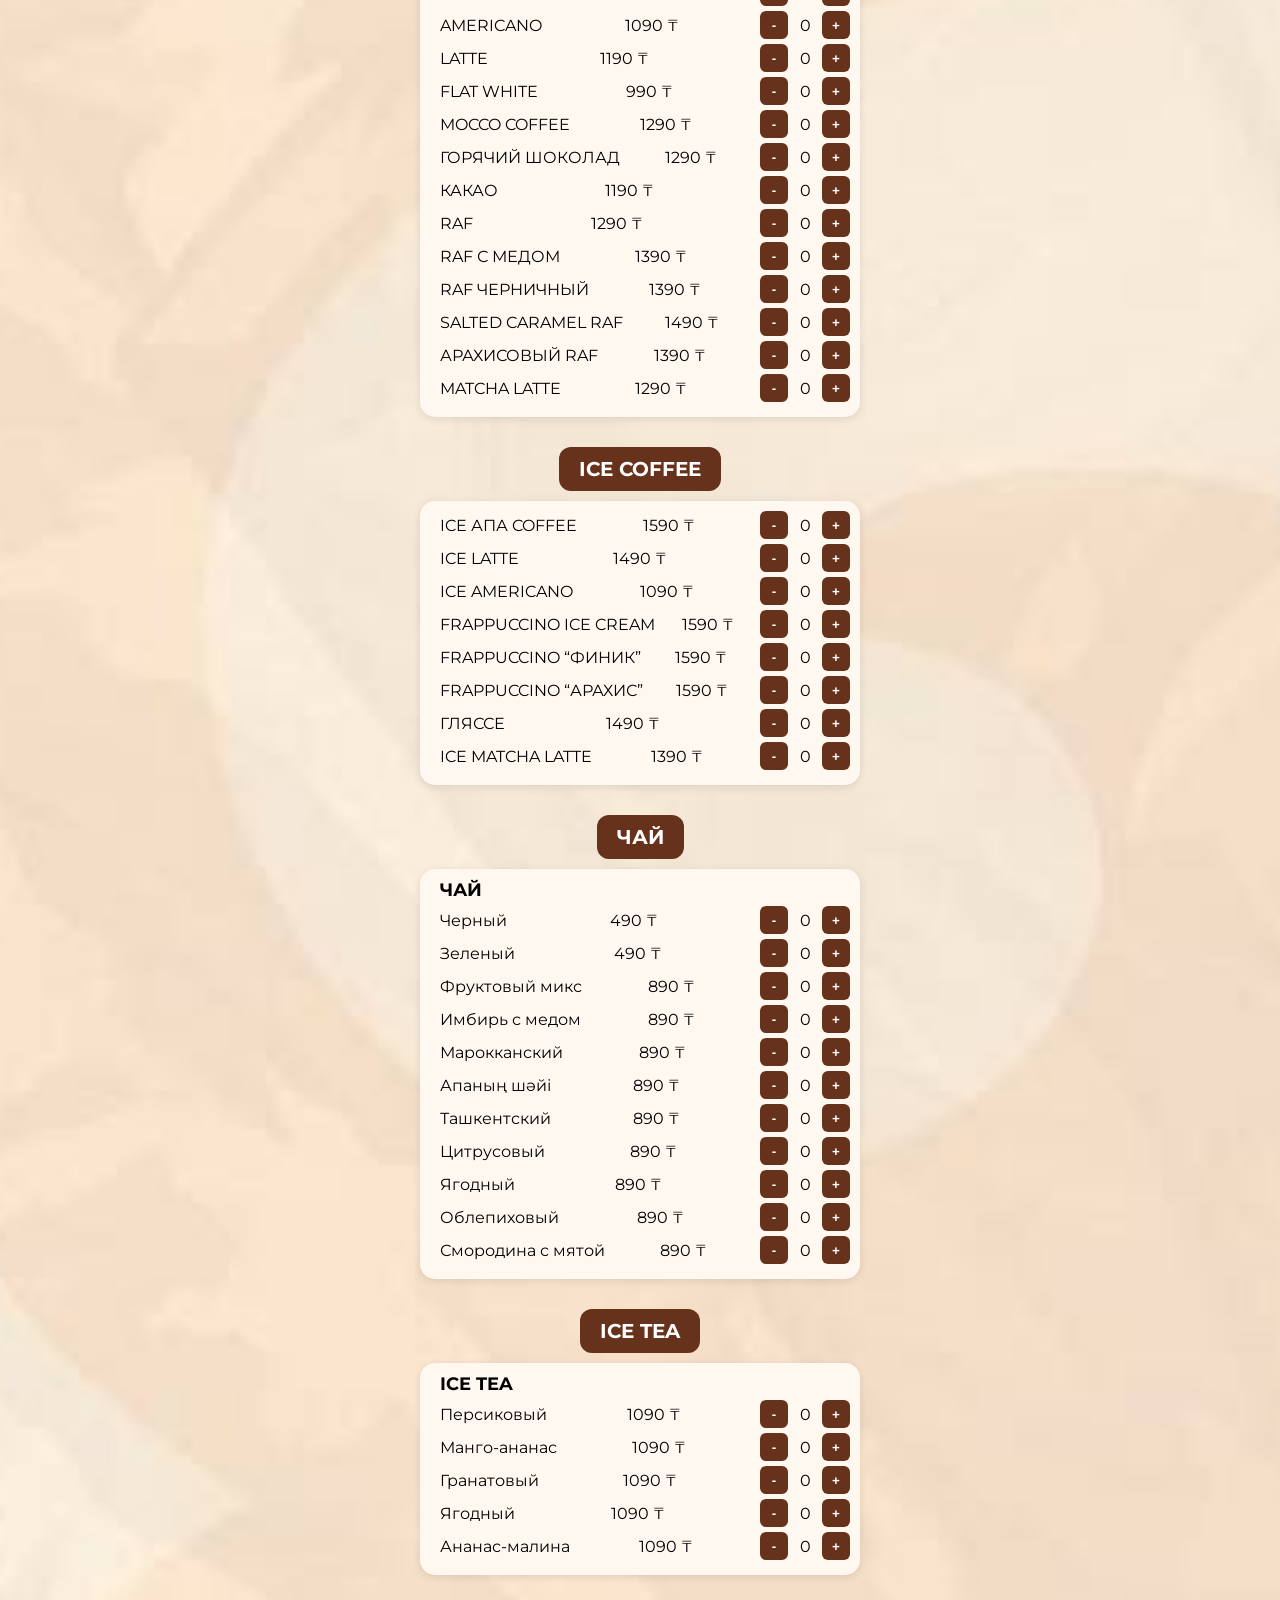
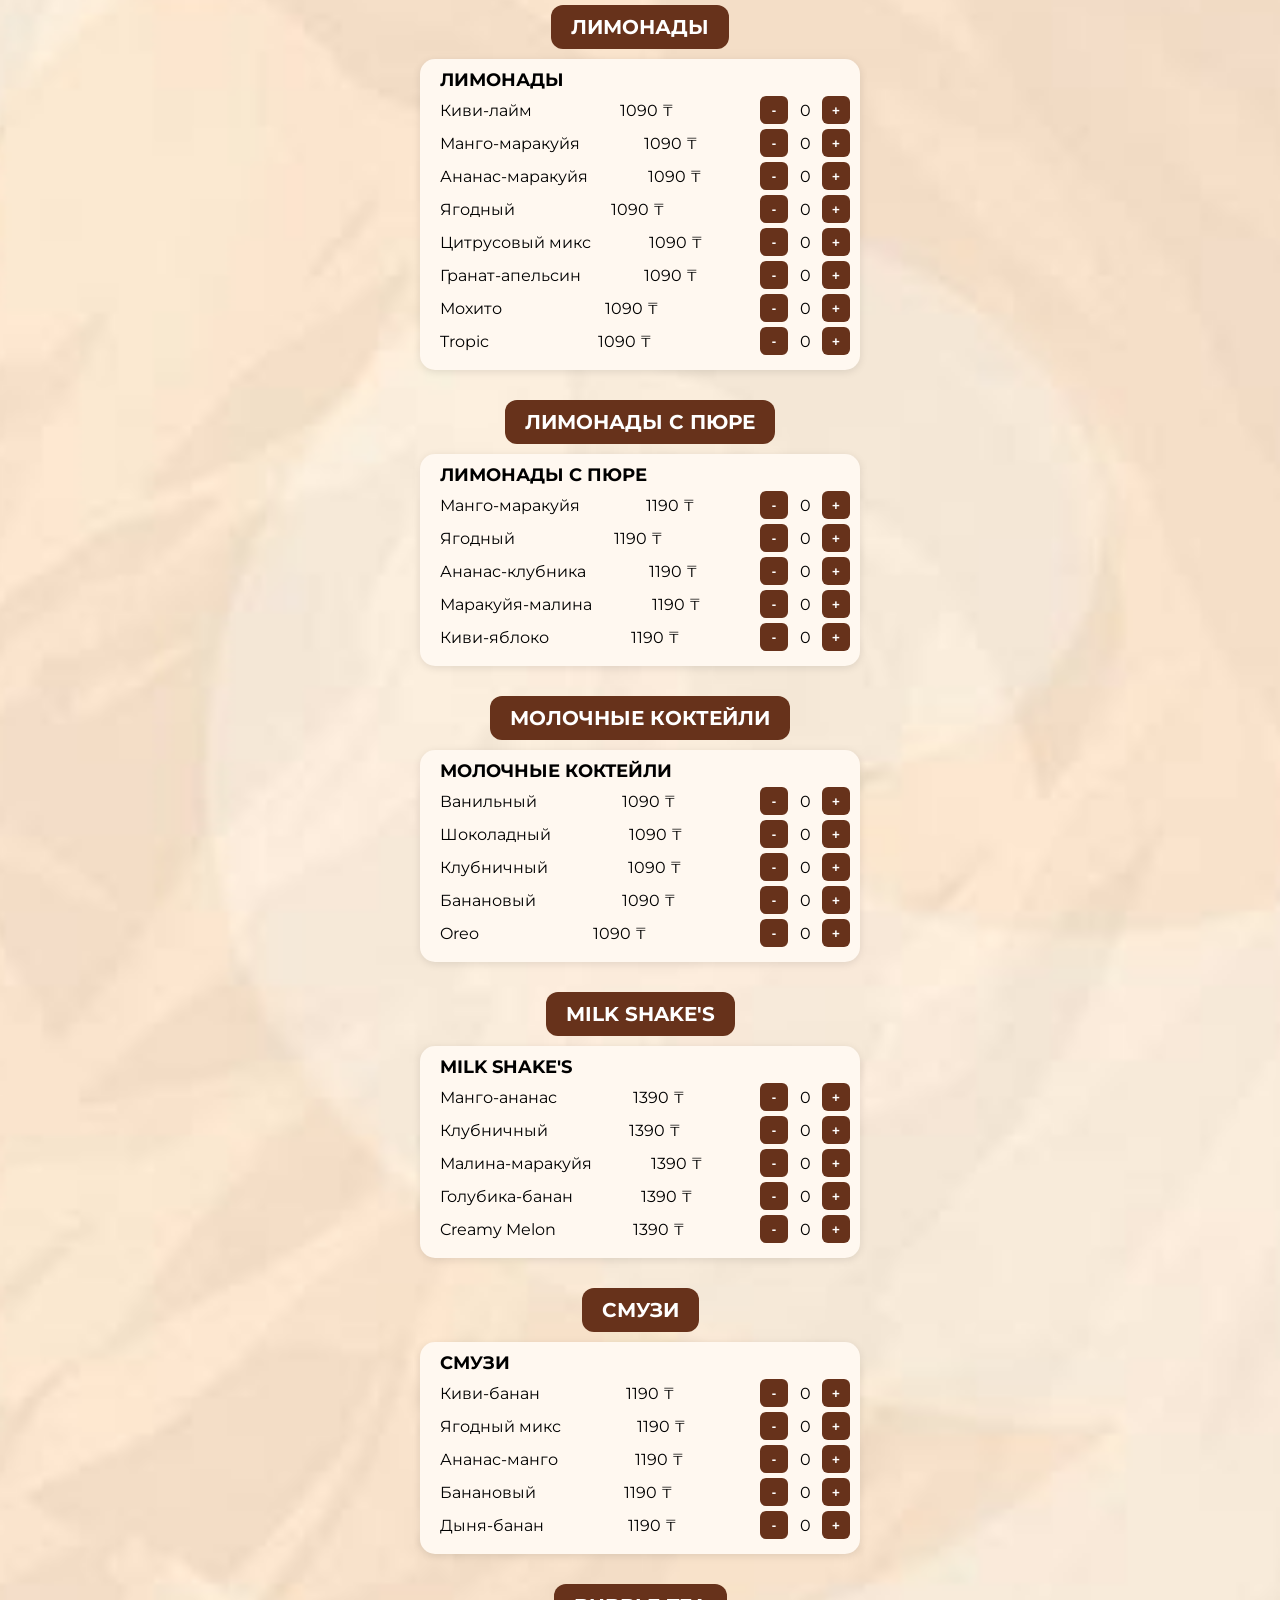
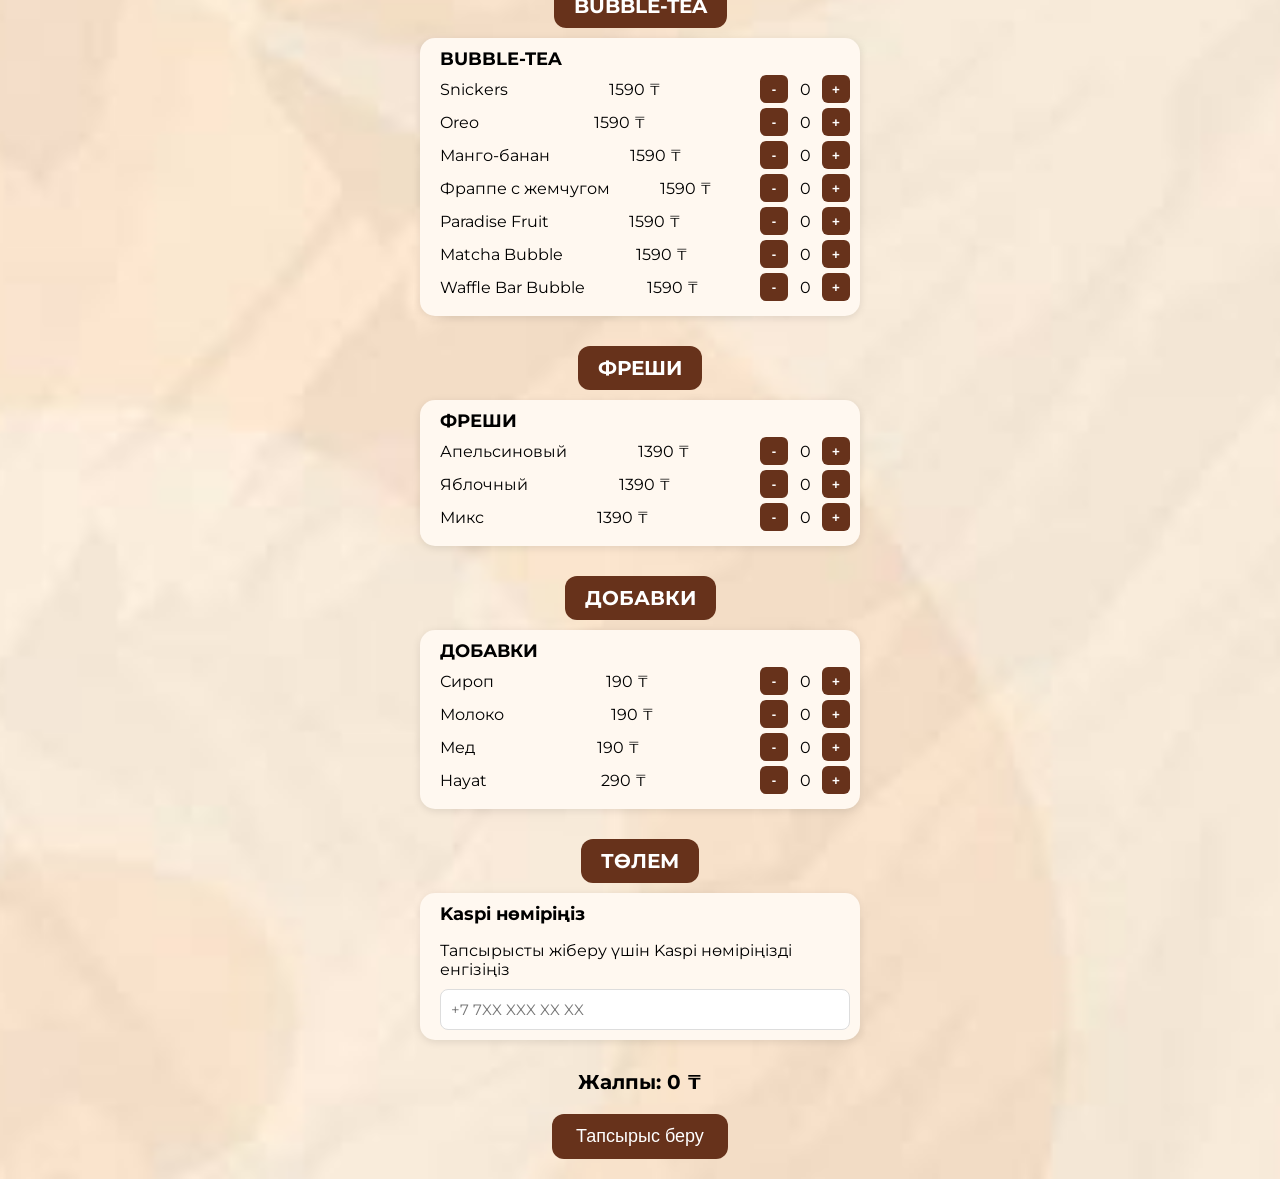
==== commit a870d634: "Add files via upload" ====
--- a/menu.html
+++ b/menu.html
@@ -337,9 +337,35 @@
             </div>
         </div>
     </div>
-
+    <!-- КАСПИ НОМЕР -->
+    <div class="section-title-wrapper">
+        <div class="section-title">ТӨЛЕМ</div>
+    </div>
+
+    <div class="menu">
+        <div class="card">
+            <div class="card-content">
+                <h3>Kaspi нөміріңіз</h3>
+                <p style="margin-bottom:10px;">Тапсырысты жіберу үшін Kaspi нөміріңізді енгізіңіз</p>
+
+                <input type="tel"
+                       id="kaspiNumber"
+                       placeholder="+7 7XX XXX XX XX"
+                       style="
+width:100%;
+padding:10px;
+border-radius:8px;
+border:1px solid #ddd;
+font-size:15px;
+font-family:Montserrat;
+box-sizing:border-box;
+max-width:100%;
+">
+            </div>
+        </div>
+    </div>
     <div class="total-sum">Жалпы: 0 ₸</div>
     <button id="orderAllBtn" class="order-all">Тапсырыс беру</button>
     <script src="script.js"></script>
 </body>
-</html>
+</html>
--- a/style.css
+++ b/style.css
@@ -0,0 +1,126 @@
+body {
+    font-family: 'Montserrat', sans-serif;
+    background: #F2E5D3;
+    background-image: url("doner_pattern.png"); /* путь к твоему фону */
+    background-repeat: repeat-x; /* фон больше не повторяется */
+    background-size: auto 100%; /* растянуть на весь экран */
+    background-position: top center; /* центрируем фон */
+
+    margin: 0;
+    padding: 0;
+}
+
+h1 {
+    text-align: center;
+    font-family: 'Roboto Slab', serif;
+    margin-top: 20px;
+}
+
+.section-title-wrapper {
+    display: flex;
+    justify-content: center;
+    margin-top: 20px;
+}
+
+.section-title {
+    display: inline-block;
+    padding: 10px 20px;
+    background: #67321B;
+    color: #fff;
+    font-weight: 700;
+    border-radius: 12px;
+    font-size: 20px;
+    text-align: center;
+}
+
+.menu {
+    display: flex;
+    flex-wrap: wrap;
+    justify-content: center;
+    gap: 15px;
+    padding: 10px;
+}
+
+.card {
+    background: #fff8f0;
+    border-radius: 15px;
+    display: flex;
+    padding: 10px;
+    width: 420px;
+    box-shadow: 0 2px 8px rgba(0,0,0,0.1);
+    transition: 0.3s;
+}
+
+.dot-box {
+    width: 120px; /* ширина блока */
+    height: 100px; /* высота блока */
+    border-radius: 12px;
+    overflow: hidden; /* обрезает лишнее */
+}
+
+    .dot-box img {
+        width: 100%;
+        height: 100%;
+        object-fit: cover; /* обрезает по центру, не растягивая */
+        object-position: center; /* центрирует картинку */
+        display: block;
+    }
+
+.card-content {
+    flex: 1;
+    margin-left: 10px;
+}
+
+    .card-content h3 {
+        margin: 0 0 5px 0;
+        font-size: 18px;
+    }
+
+    .card-content .item {
+        display: flex;
+        align-items: center;
+        justify-content: space-between;
+        margin-bottom: 5px;
+    }
+
+.quantity-controls {
+    display: flex;
+    align-items: center;
+    gap: 5px;
+}
+
+    .quantity-controls button {
+        width: 28px;
+        height: 28px;
+        border: none;
+        border-radius: 6px;
+        background: #67321B; /* коричневый фон */
+        color: white;
+        cursor: pointer;
+        font-weight: bold;
+    }
+
+    .quantity-controls span {
+        min-width: 24px;
+        text-align: center;
+        display: inline-block;
+    }
+
+.total-sum {
+    text-align: center;
+    font-size: 20px;
+    font-weight: 700;
+    margin-top: 20px;
+}
+
+.order-all {
+    display: block;
+    margin: 20px auto;
+    padding: 12px 24px;
+    font-size: 18px;
+    background: #67321B;
+    color: white;
+    border: none;
+    border-radius: 12px;
+    cursor: pointer;
+}
